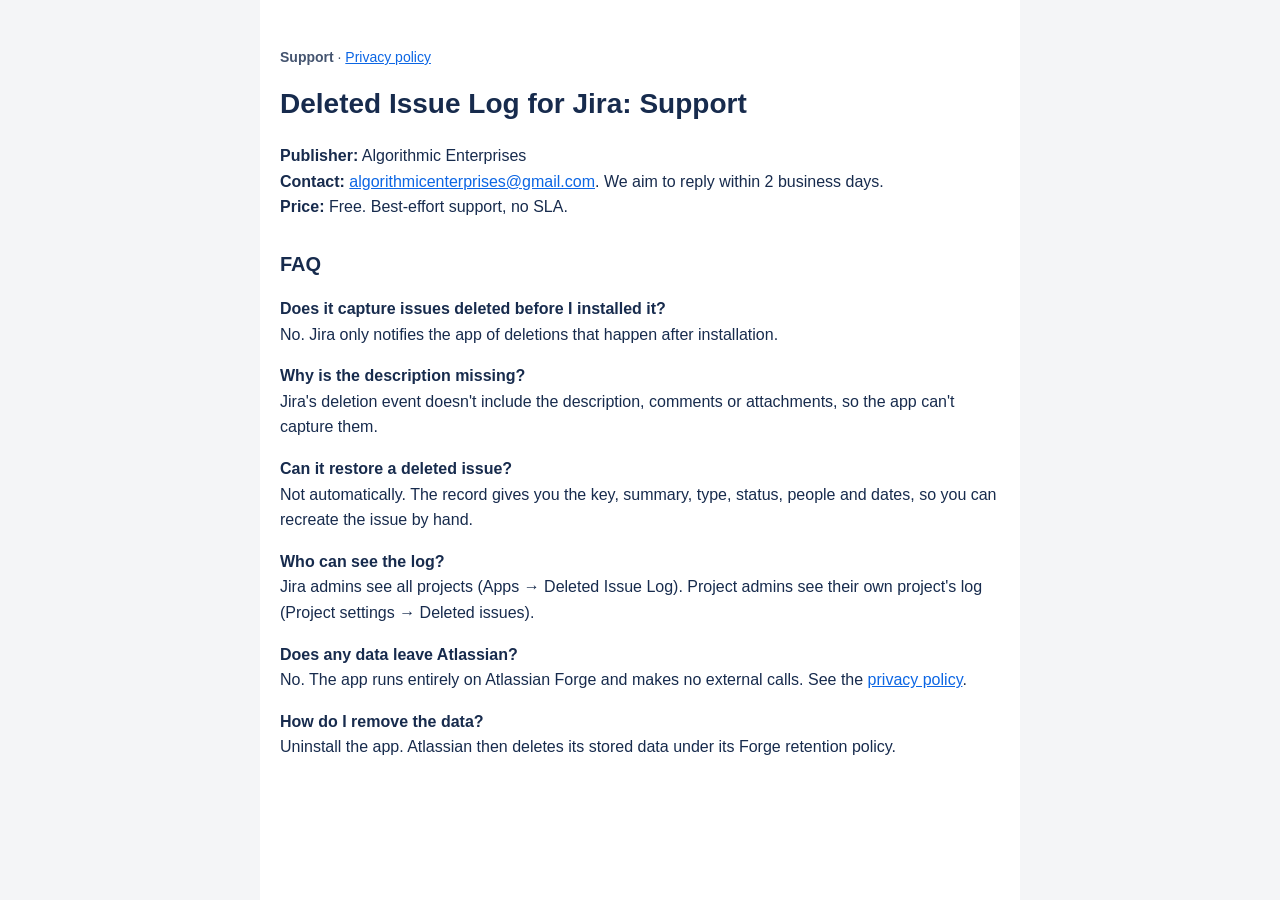
==== index.html @ c2cd9b17 "Add support and privacy pages for Deleted Issue Log for Jira Co-Authored-By: Claude Opus 5.5 <norepl" ====
<!doctype html>
<html lang="en"><head><meta charset="utf-8"><meta name="viewport" content="width=device-width,initial-scale=1">
<title>Deleted Issue Log for Jira: Support</title>
<link rel="stylesheet" href="style.css"></head><body><main>
<p class="nav"><strong>Support</strong> · <a href="privacy.html">Privacy policy</a></p>
<h1>Deleted Issue Log for Jira: Support</h1>
<p><strong>Publisher:</strong> Algorithmic Enterprises<br>
<strong>Contact:</strong> <a href="mailto:algorithmicenterprises@gmail.com">algorithmicenterprises@gmail.com</a>. We aim to reply within 2 business days.<br>
<strong>Price:</strong> Free. Best-effort support, no SLA.</p>

<h2>FAQ</h2>
<p><strong>Does it capture issues deleted before I installed it?</strong><br>No. Jira only notifies the app of deletions that happen after installation.</p>
<p><strong>Why is the description missing?</strong><br>Jira's deletion event doesn't include the description, comments or attachments, so the app can't capture them.</p>
<p><strong>Can it restore a deleted issue?</strong><br>Not automatically. The record gives you the key, summary, type, status, people and dates, so you can recreate the issue by hand.</p>
<p><strong>Who can see the log?</strong><br>Jira admins see all projects (Apps → Deleted Issue Log). Project admins see their own project's log (Project settings → Deleted issues).</p>
<p><strong>Does any data leave Atlassian?</strong><br>No. The app runs entirely on Atlassian Forge and makes no external calls. See the <a href="privacy.html">privacy policy</a>.</p>
<p><strong>How do I remove the data?</strong><br>Uninstall the app. Atlassian then deletes its stored data under its Forge retention policy.</p>
</main></body></html>
---- style.css ----
body{margin:0;background:#f4f5f7;color:#172b4d;font:16px/1.6 -apple-system,"Segoe UI",Roboto,sans-serif}
main{max-width:760px;margin:0 auto;padding:32px 20px;background:#fff;min-height:100vh;box-sizing:border-box}
h1{font-size:28px;margin:8px 0 16px}
h2{font-size:20px;margin:28px 0 8px}
a{color:#0c66e4}
.nav{font-size:14px;color:#44546f}
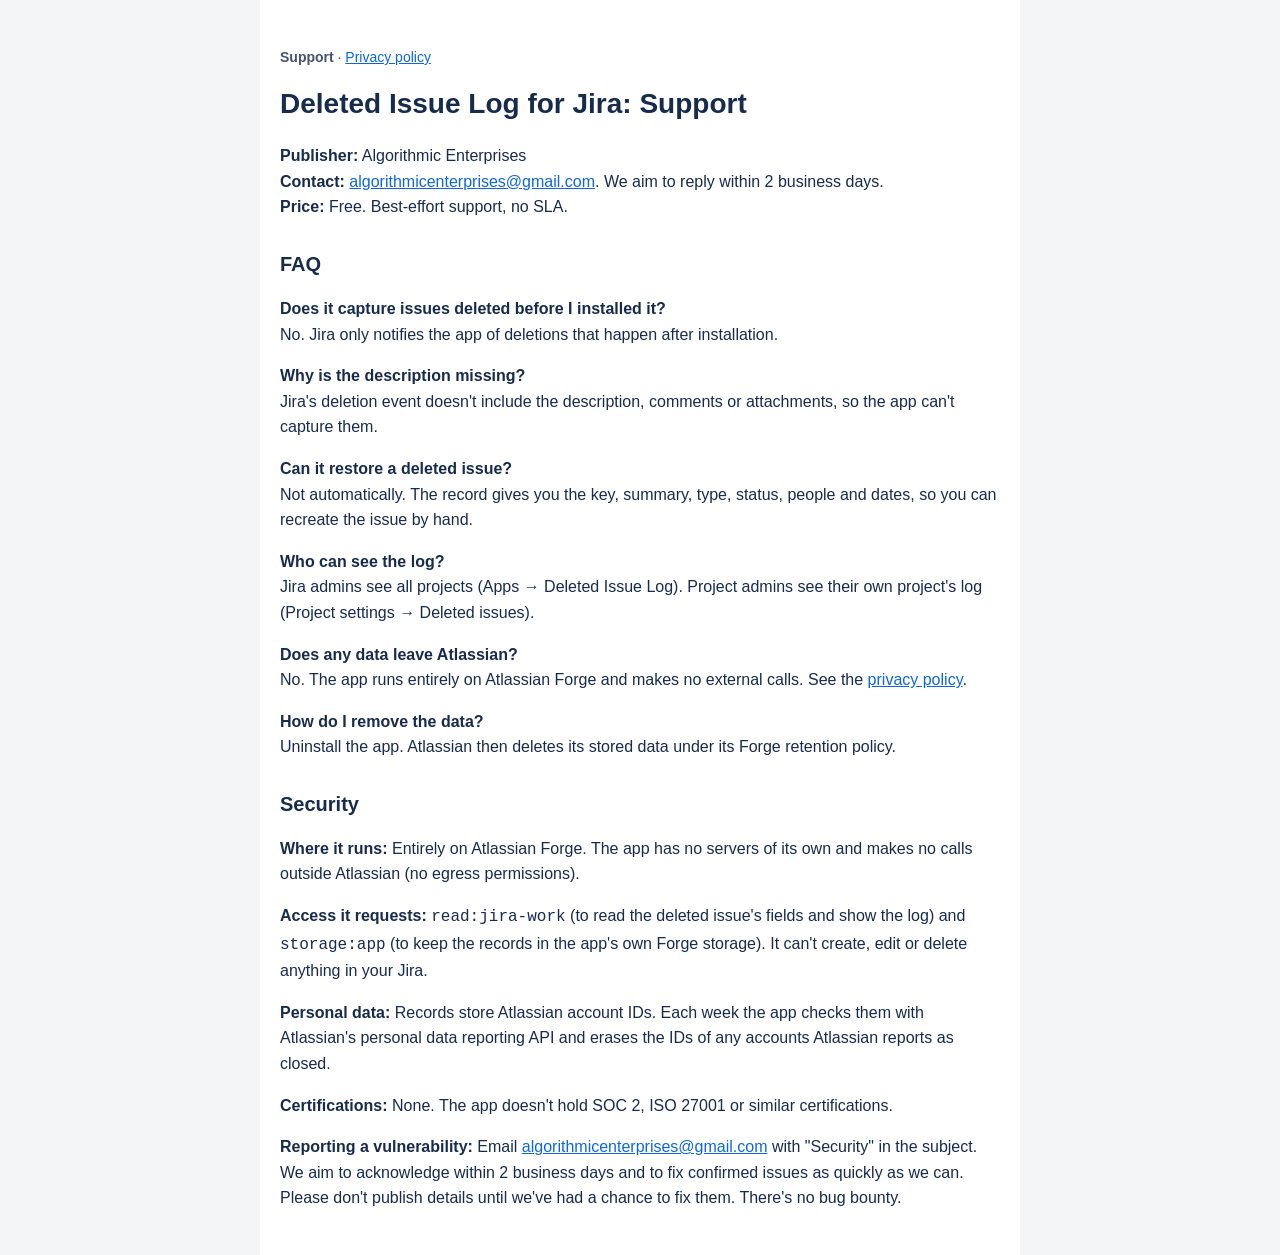
==== commit 60f9e003: "Support page: add Security section Covers where the app runs, the scopes it requests, personal data " ====
--- a/index.html
+++ b/index.html
@@ -15,4 +15,11 @@
 <p><strong>Who can see the log?</strong><br>Jira admins see all projects (Apps → Deleted Issue Log). Project admins see their own project's log (Project settings → Deleted issues).</p>
 <p><strong>Does any data leave Atlassian?</strong><br>No. The app runs entirely on Atlassian Forge and makes no external calls. See the <a href="privacy.html">privacy policy</a>.</p>
 <p><strong>How do I remove the data?</strong><br>Uninstall the app. Atlassian then deletes its stored data under its Forge retention policy.</p>
+
+<h2 id="security">Security</h2>
+<p><strong>Where it runs:</strong> Entirely on Atlassian Forge. The app has no servers of its own and makes no calls outside Atlassian (no egress permissions).</p>
+<p><strong>Access it requests:</strong> <code>read:jira-work</code> (to read the deleted issue's fields and show the log) and <code>storage:app</code> (to keep the records in the app's own Forge storage). It can't create, edit or delete anything in your Jira.</p>
+<p><strong>Personal data:</strong> Records store Atlassian account IDs. Each week the app checks them with Atlassian's personal data reporting API and erases the IDs of any accounts Atlassian reports as closed.</p>
+<p><strong>Certifications:</strong> None. The app doesn't hold SOC 2, ISO 27001 or similar certifications.</p>
+<p><strong>Reporting a vulnerability:</strong> Email <a href="mailto:algorithmicenterprises@gmail.com">algorithmicenterprises@gmail.com</a> with "Security" in the subject. We aim to acknowledge within 2 business days and to fix confirmed issues as quickly as we can. Please don't publish details until we've had a chance to fix them. There's no bug bounty.</p>
 </main></body></html>
